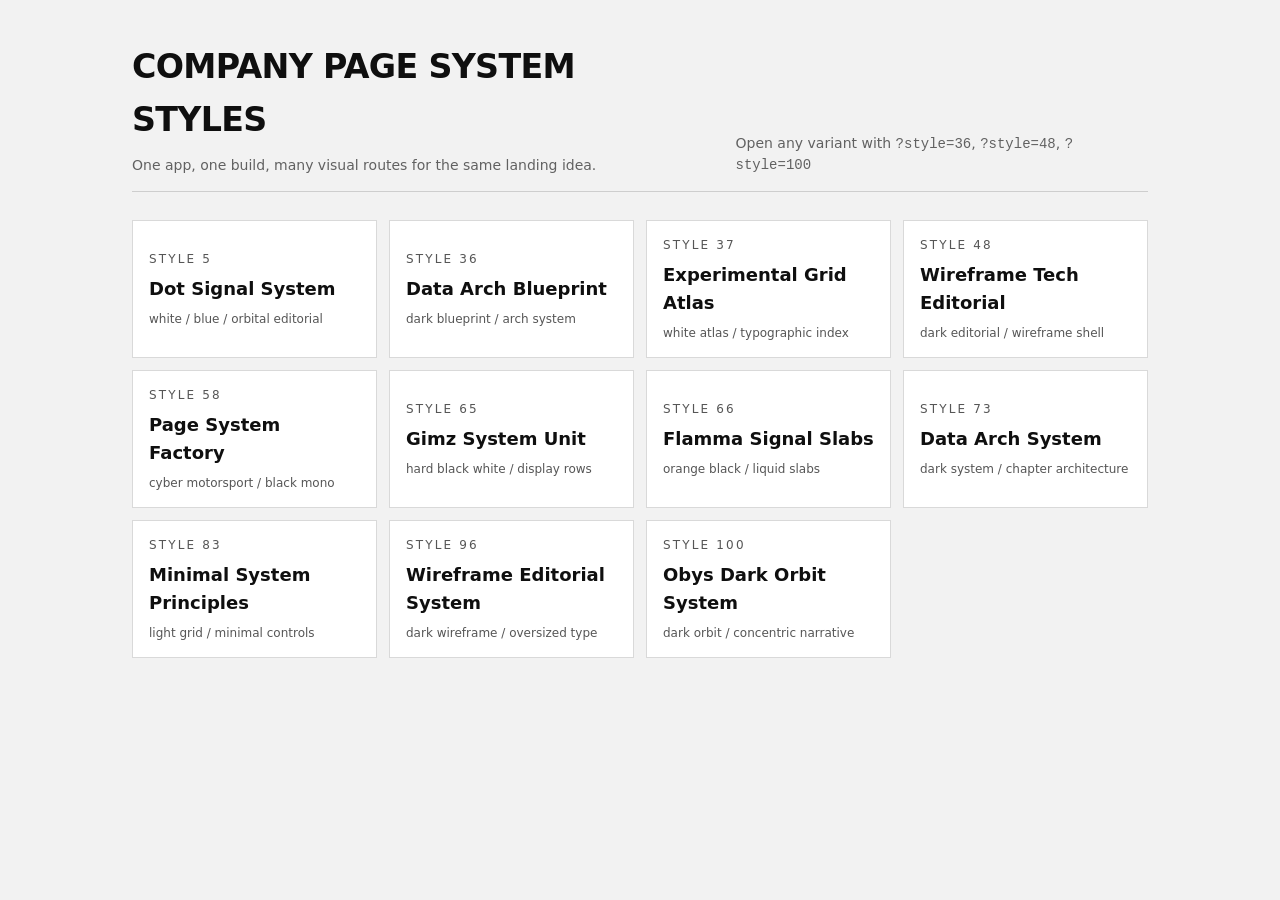
==== docs/index.html @ 1e7ff8e6 "Add GitHub Pages docs build" ====
<!doctype html>
<html lang="en">
  <head>
    <meta charset="UTF-8" />
    <meta name="viewport" content="width=device-width, initial-scale=1.0" />
    <title>Page System Factory</title>
    <script type="module" crossorigin src="./assets/index-CQJila8o.js"></script>
    <link rel="stylesheet" crossorigin href="./assets/index-DBBQWETs.css">
  </head>
  <body>
    <div id="root"></div>
  </body>
</html>
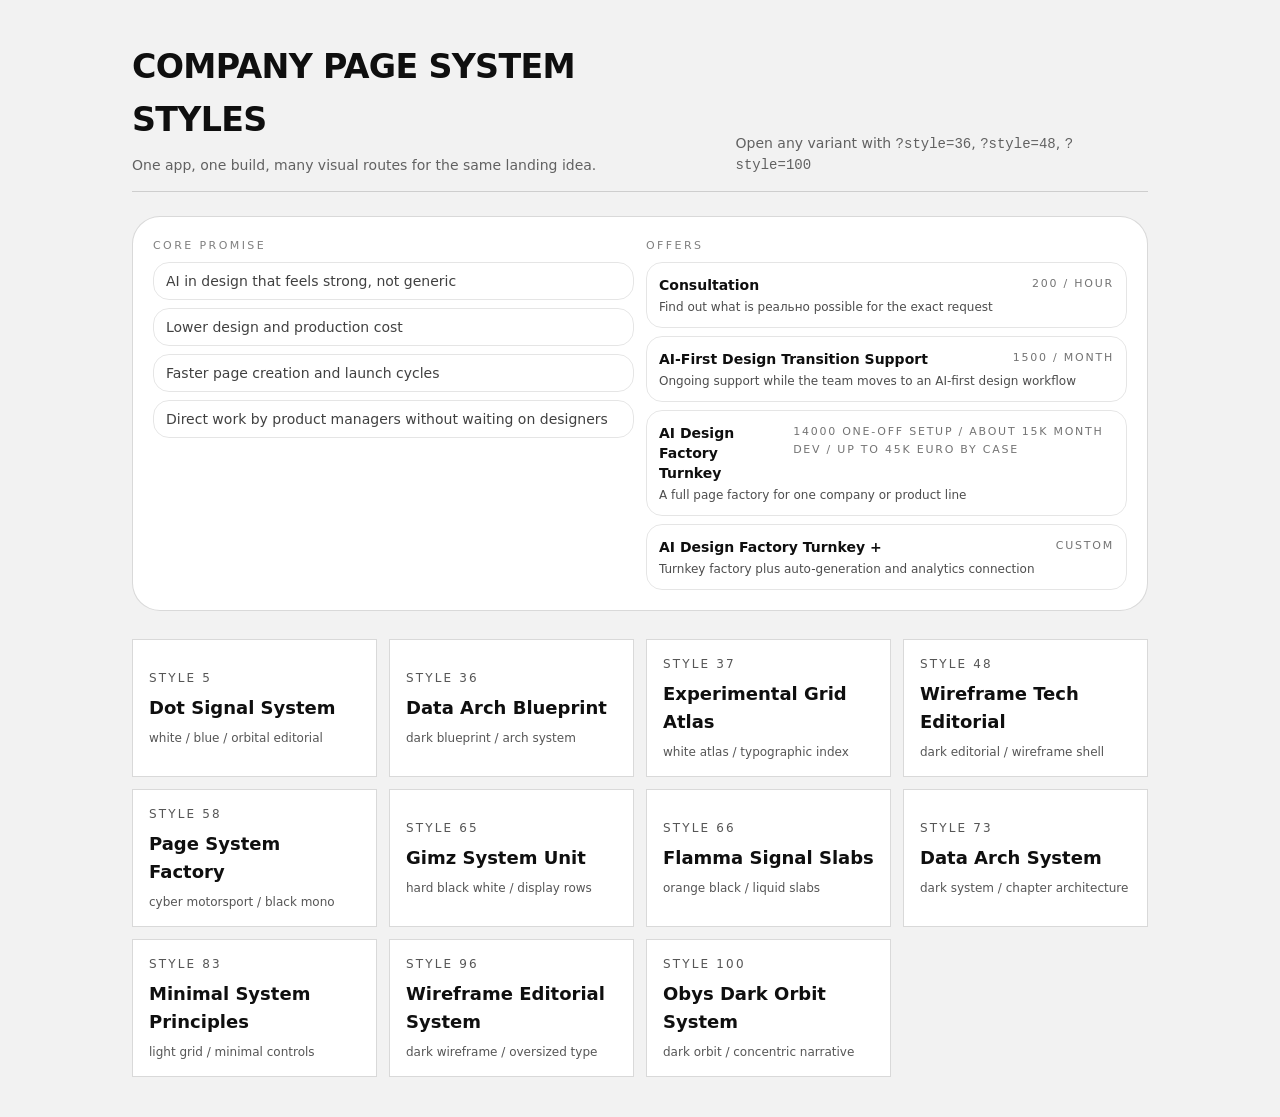
==== commit 9c9c1c7b: "Add shared business brief and offers across styles" ====
--- a/docs/index.html
+++ b/docs/index.html
@@ -4,8 +4,8 @@
     <meta charset="UTF-8" />
     <meta name="viewport" content="width=device-width, initial-scale=1.0" />
     <title>Page System Factory</title>
-    <script type="module" crossorigin src="./assets/index-CQJila8o.js"></script>
-    <link rel="stylesheet" crossorigin href="./assets/index-DBBQWETs.css">
+    <script type="module" crossorigin src="./assets/index-Brr0E2Z2.js"></script>
+    <link rel="stylesheet" crossorigin href="./assets/index-B8dndwyr.css">
   </head>
   <body>
     <div id="root"></div>
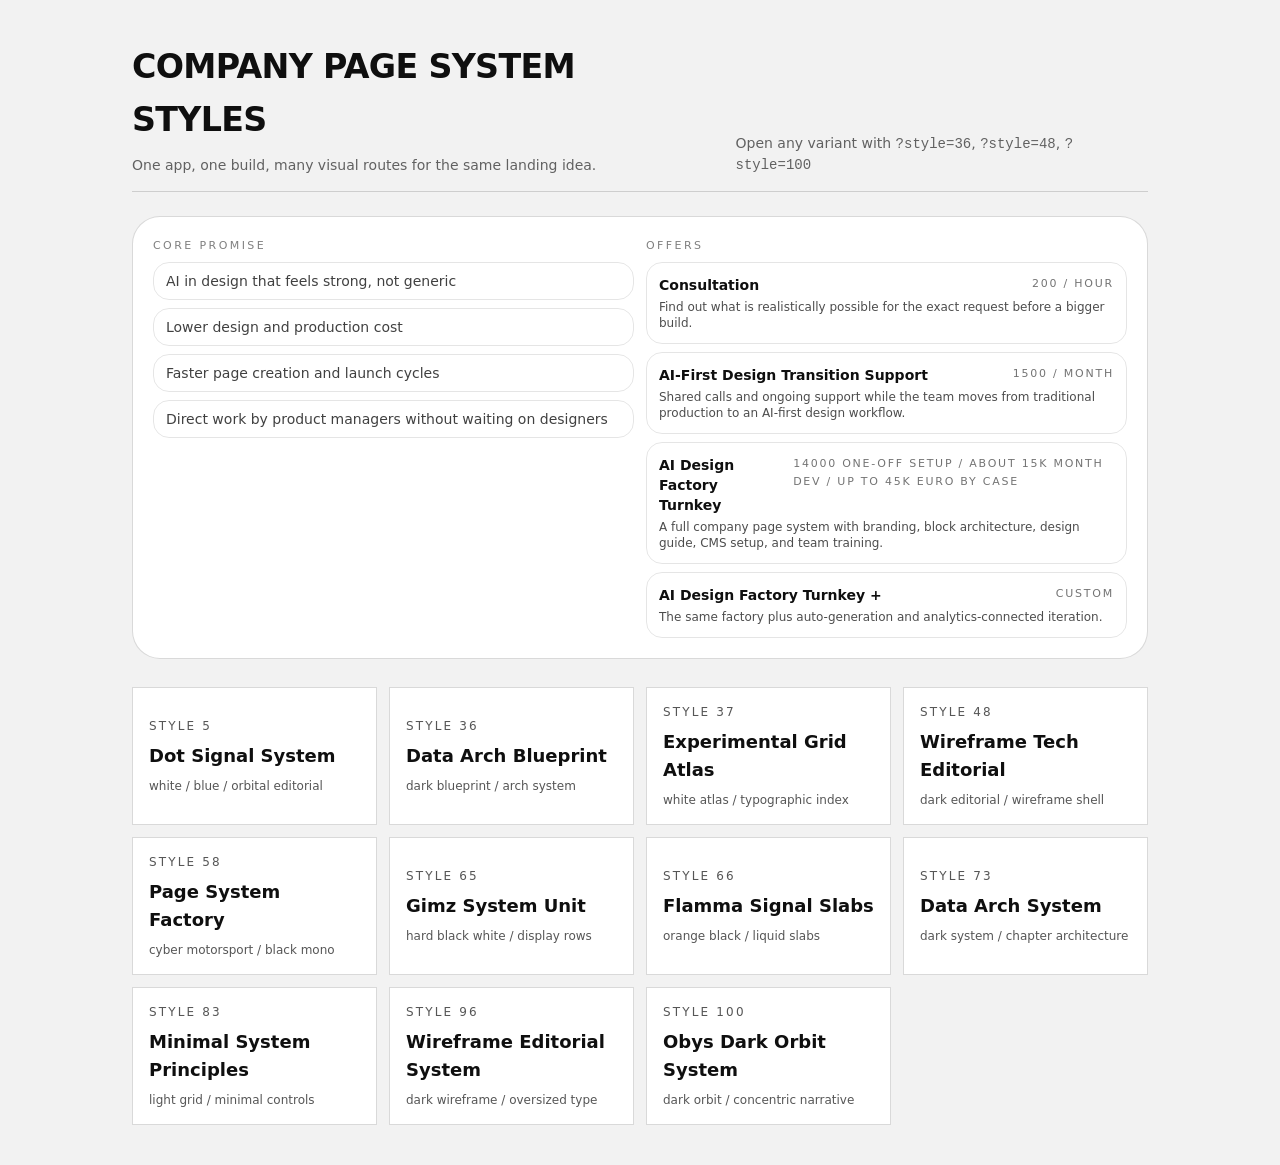
==== commit 6aac1c93: "Deepen company narrative across style routes" ====
--- a/docs/index.html
+++ b/docs/index.html
@@ -4,8 +4,8 @@
     <meta charset="UTF-8" />
     <meta name="viewport" content="width=device-width, initial-scale=1.0" />
     <title>Page System Factory</title>
-    <script type="module" crossorigin src="./assets/index-Brr0E2Z2.js"></script>
-    <link rel="stylesheet" crossorigin href="./assets/index-B8dndwyr.css">
+    <script type="module" crossorigin src="./assets/index-C1zuNR_5.js"></script>
+    <link rel="stylesheet" crossorigin href="./assets/index-C48D4AyZ.css">
   </head>
   <body>
     <div id="root"></div>
